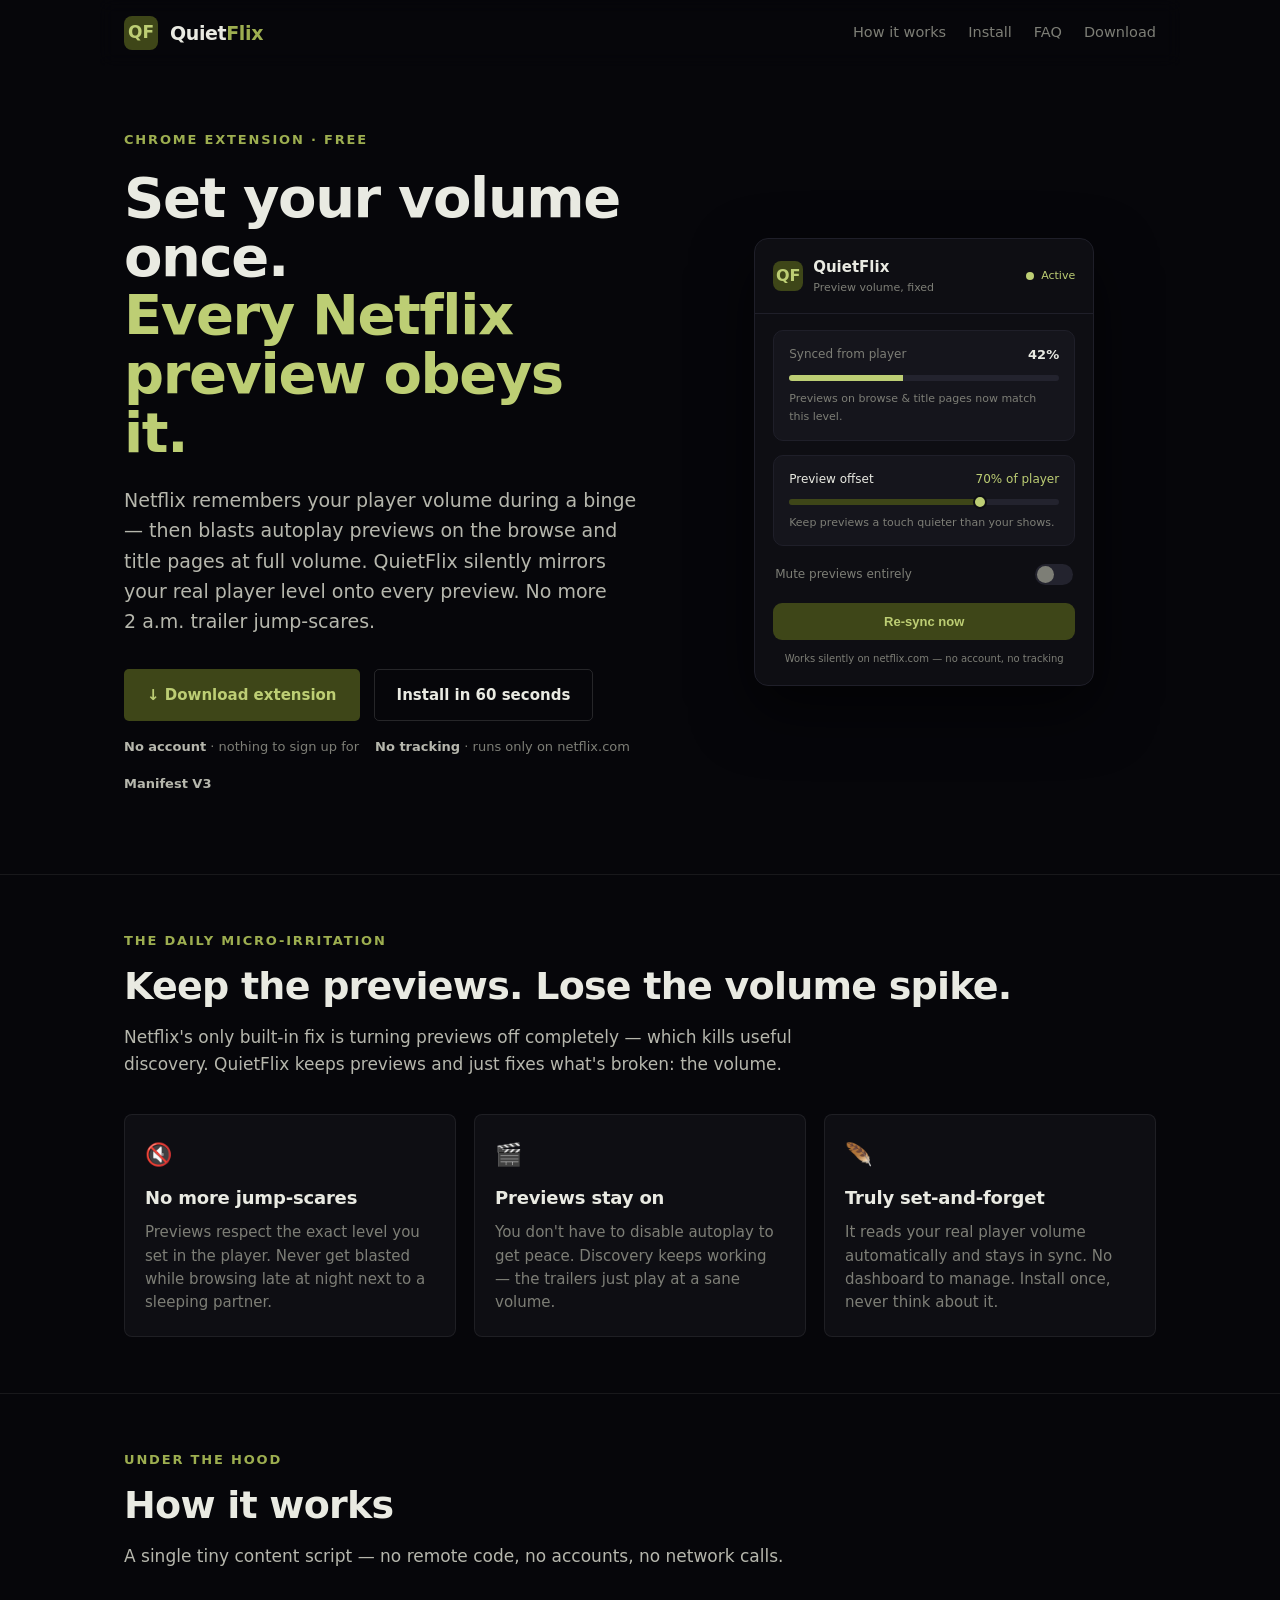
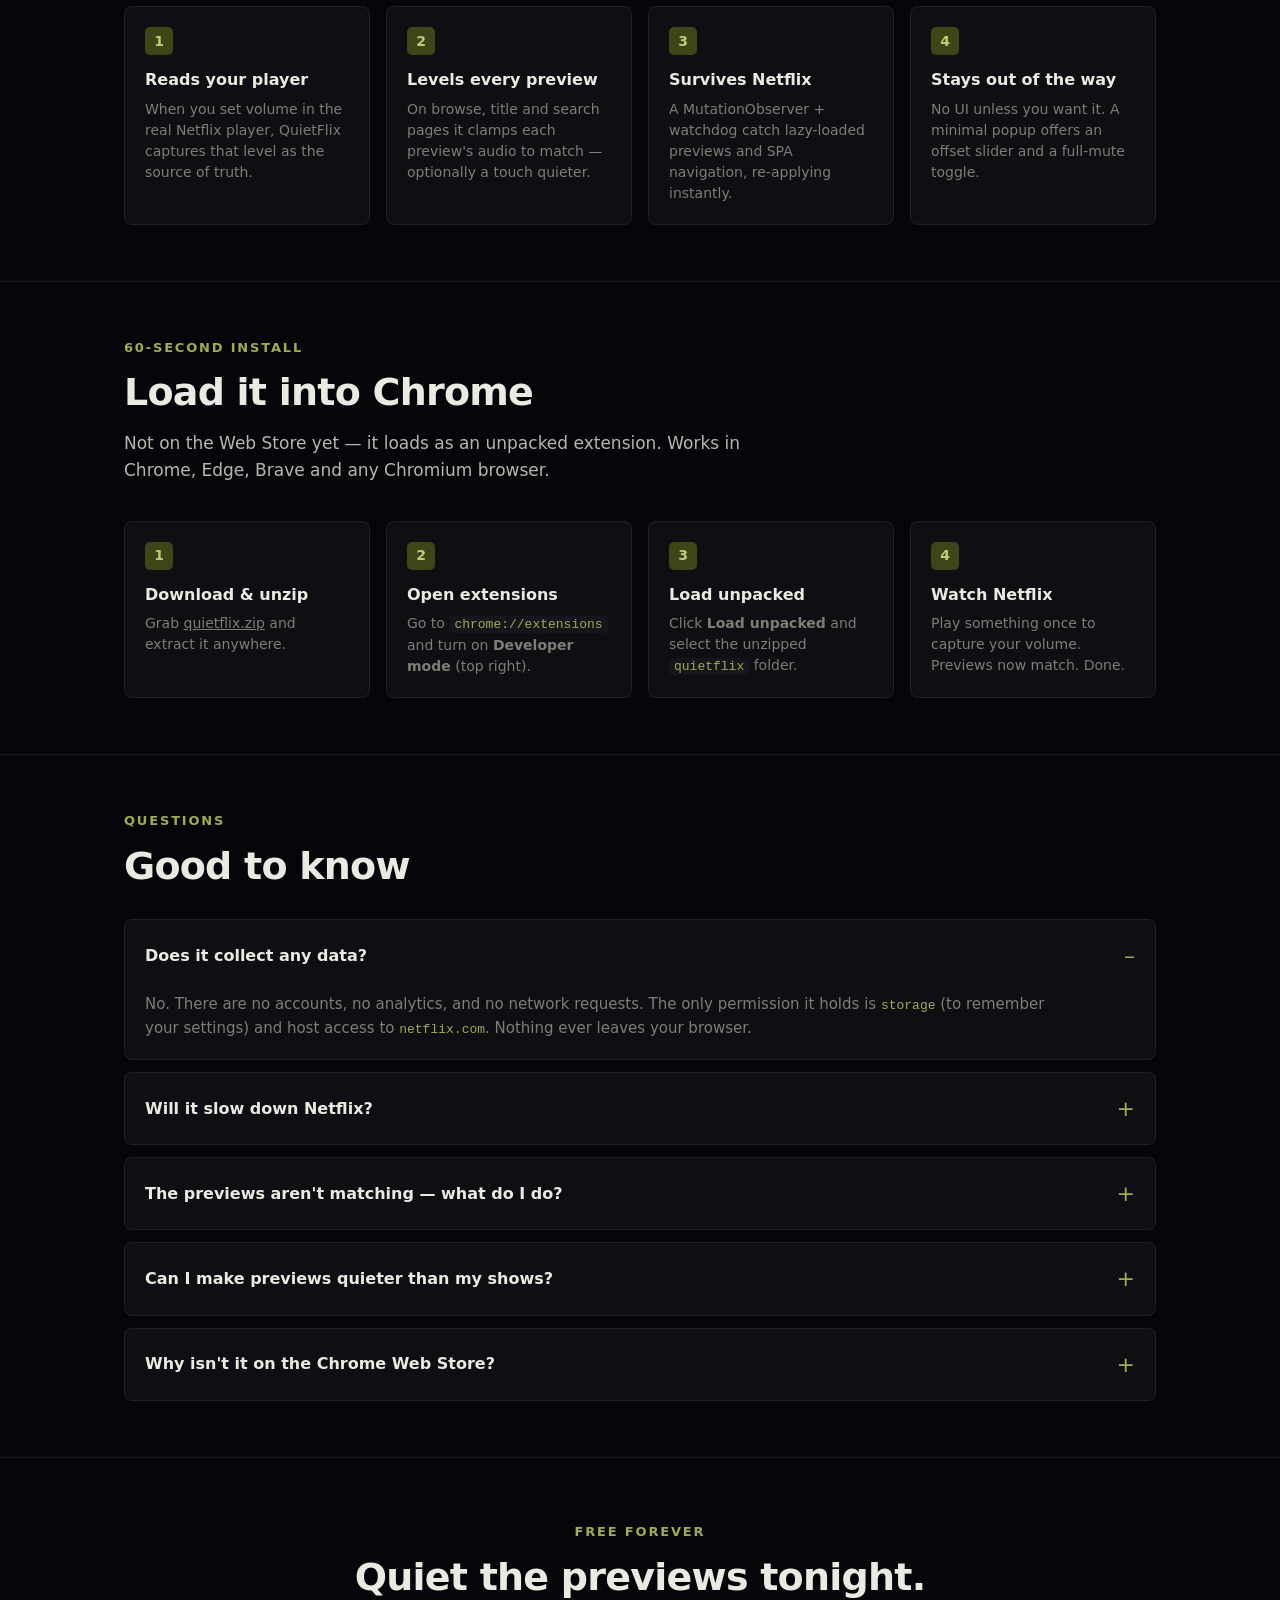
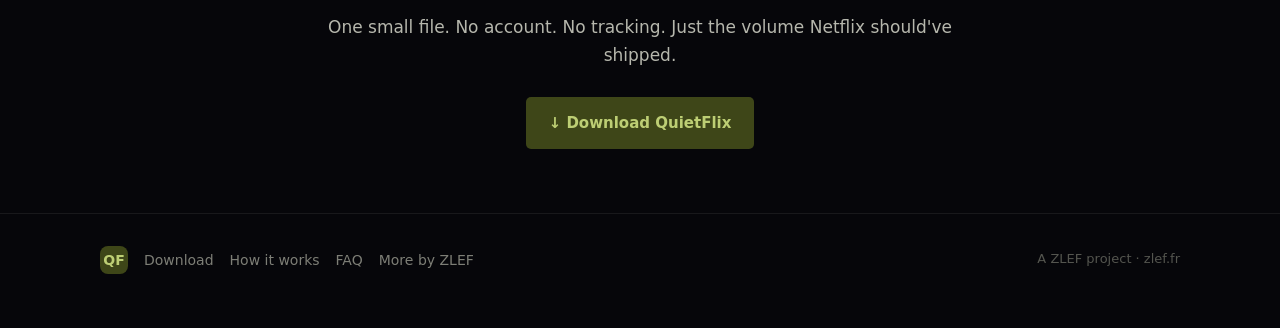
==== public/index.html @ 34c4cc7c "feat: QuietFlix — MV3 extension leveling Netflix preview volume + landing page Content script captur" ====
<!DOCTYPE html>
<html lang="en">
<head>
  <meta charset="utf-8">
  <!--zlef-seo-->
  <meta name="description" content="Netflix saves your player volume during a binge but blasts autoplay previews at full volume. QuietFlix is a tiny Chrome extension that silently mirrors your real player volume onto every preview — no more 2 a.m. trailer jump-scares. Free, no account, no tracking.">
  <meta name="robots" content="index, follow">
  <link rel="canonical" href="https://quietflix.zlef.fr/">
  <meta name="theme-color" content="#06060a">
  <meta name="color-scheme" content="dark">
  <link rel="icon" href="https://assets.zlef.fr/favicon.svg" type="image/svg+xml">
  <link rel="icon" href="https://assets.zlef.fr/favicon.ico" sizes="any">
  <link rel="apple-touch-icon" href="https://assets.zlef.fr/apple-touch-icon.png">
  <link rel="manifest" href="https://assets.zlef.fr/site.webmanifest">
  <meta property="og:type" content="website">
  <meta property="og:site_name" content="ZLEF">
  <meta property="og:title" content="QuietFlix — Tame Netflix preview volume">
  <meta property="og:description" content="A tiny Chrome extension that mirrors your real Netflix player volume onto every autoplay preview. No more full-volume trailers while you browse. Free, no account, no tracking.">
  <meta property="og:url" content="https://quietflix.zlef.fr/">
  <meta property="og:image" content="https://assets.zlef.fr/og-default.png">
  <meta property="og:image:width" content="1200">
  <meta property="og:image:height" content="630">
  <meta property="og:locale" content="en">
  <meta name="twitter:card" content="summary_large_image">
  <meta name="twitter:title" content="QuietFlix — Tame Netflix preview volume">
  <meta name="twitter:description" content="A tiny Chrome extension that mirrors your real Netflix player volume onto every autoplay preview. No more full-volume trailers while you browse.">
  <meta name="twitter:image" content="https://assets.zlef.fr/og-default.png">
  <!--/zlef-seo-->
  <title>QuietFlix — Tame Netflix preview volume</title>
  <link rel="stylesheet" href="https://da.zlef.fr/tokens.css">
  <style>
    * { box-sizing: border-box; margin: 0; padding: 0; }
    html { scroll-behavior: smooth; }
    body {
      background: var(--zl-bg, #06060a);
      color: var(--zl-text, #e9eae2);
      font-family: system-ui, -apple-system, "Segoe UI", Roboto, Helvetica, Arial, sans-serif;
      font-size: 17px; line-height: 1.6; -webkit-font-smoothing: antialiased;
      overflow-x: hidden;
    }
    #zl-particles { position: fixed; inset: 0; z-index: 0; pointer-events: none; }
    .shell { position: relative; z-index: 1; max-width: 1080px; margin: 0 auto; padding: 0 24px; }

    /* header */
    header.bar {
      position: sticky; top: 0; z-index: 5;
      display: flex; align-items: center; gap: 12px;
      padding: 16px 24px; max-width: 1080px; margin: 0 auto;
      backdrop-filter: blur(8px);
    }
    .logo { width: 34px; height: 34px; border-radius: 8px; background: var(--zl-olive-base, #3e4618);
      color: var(--zl-olive-bright, #bdce74); display: flex; align-items: center; justify-content: center;
      font-size: 17px; font-weight: 700; flex-shrink: 0; }
    .wordmark { font-size: 19px; font-weight: 700; letter-spacing: -0.02em; }
    .wordmark span { color: var(--zl-olive-soft, #9dae50); }
    .bar nav { margin-left: auto; display: flex; gap: 22px; align-items: center; }
    .bar nav a { color: var(--zl-text-muted, #7d7e76); text-decoration: none; font-size: 14.5px; }
    .bar nav a:hover { color: var(--zl-olive-soft, #9dae50); }
    @media (max-width: 640px) { .bar nav a.hide-sm { display: none; } }

    /* hero */
    .hero { display: grid; grid-template-columns: 1.05fr .95fr; gap: 56px; align-items: center;
      padding: 64px 0 80px; }
    @media (max-width: 860px) { .hero { grid-template-columns: 1fr; gap: 40px; padding: 40px 0 56px; } }
    .eyebrow { text-transform: uppercase; letter-spacing: 0.14em; font-size: 13px; font-weight: 550;
      color: var(--zl-olive-soft, #9dae50); margin-bottom: 18px; }
    h1 { font-size: clamp(36px, 6vw, 56px); line-height: 1.05; letter-spacing: -0.025em; font-weight: 700; }
    h1 em { font-style: normal; color: var(--zl-olive-bright, #bdce74); }
    .lede { color: var(--zl-text-soft, #b6b7ad); font-size: 19px; margin: 22px 0 32px; max-width: 30em; }
    .cta-row { display: flex; gap: 14px; flex-wrap: wrap; align-items: center; }
    .btn { display: inline-flex; align-items: center; gap: 9px; padding: 13px 22px; border-radius: 5px;
      font-size: 15px; font-weight: 600; text-decoration: none; cursor: pointer; border: 1px solid transparent;
      transition: background .15s ease, border-color .15s ease, color .15s ease; }
    .btn--primary { background: var(--zl-olive-base, #3e4618); color: var(--zl-olive-bright, #bdce74); }
    .btn--primary:hover { background: var(--zl-olive-mid, #59642a); }
    .btn--ghost { border-color: rgba(255,255,255,.13); color: var(--zl-text, #e9eae2); }
    .btn--ghost:hover { border-color: var(--zl-olive-soft, #9dae50); color: var(--zl-olive-soft, #9dae50); }
    .meta { margin-top: 16px; font-size: 13px; color: var(--zl-text-muted, #7d7e76); display: flex; gap: 16px; flex-wrap: wrap; }
    .meta b { color: var(--zl-text-soft, #b6b7ad); font-weight: 600; }

    /* popup mockup */
    .mock-wrap { display: flex; justify-content: center; }
    .mock { width: 340px; max-width: 100%; background: #0e0e13; color: #e9eae2; border: 1px solid #1f1f29;
      border-radius: 14px; overflow: hidden; box-shadow: 0 24px 60px rgba(0,0,0,.6); }
    .mock .m-head { display: flex; align-items: center; gap: 10px; padding: 16px 18px; border-bottom: 1px solid #1f1f29; }
    .m-logo { width: 30px; height: 30px; border-radius: 8px; background: #3e4618; color: #bdce74;
      display: flex; align-items: center; justify-content: center; font-size: 16px; font-weight: 700; }
    .m-title { font-size: 15px; font-weight: 600; }
    .m-sub { font-size: 11px; color: #7d7e76; }
    .m-status { margin-left: auto; display: flex; align-items: center; gap: 7px; font-size: 11px; color: #bdce74; }
    .m-dot { width: 8px; height: 8px; border-radius: 50%; background: #bdce74; display: inline-block; }
    .mock .m-body { padding: 16px 18px; }
    .m-panel { background: #15151c; border: 1px solid #1f1f29; border-radius: 10px; padding: 14px 15px; margin-bottom: 14px; }
    .m-row { display: flex; justify-content: space-between; align-items: center; margin-bottom: 10px; font-size: 12px; color: #7d7e76; }
    .m-row b { color: #e9eae2; font-size: 13px; font-weight: 600; }
    .m-bar { height: 6px; border-radius: 3px; background: #23232e; overflow: hidden; }
    .m-bar > div { height: 100%; background: #bdce74; }
    .m-note { font-size: 11px; color: #7d7e76; margin-top: 9px; }
    .m-track { height: 6px; border-radius: 3px; background: #23232e; position: relative; }
    .m-track > .fill { height: 100%; border-radius: 3px; background: #3e4618; }
    .m-track > .knob { position: absolute; top: -4px; width: 14px; height: 14px; border-radius: 50%; background: #bdce74; border: 2px solid #0e0e13; }
    .m-toggle { display: flex; align-items: center; justify-content: space-between; padding: 4px 2px 2px; font-size: 12px; color: #7d7e76; }
    .m-sw { width: 38px; height: 21px; border-radius: 11px; background: #23232e; position: relative; }
    .m-sw > i { position: absolute; top: 2px; left: 2px; width: 17px; height: 17px; border-radius: 50%; background: #7d7e76; }
    .mock .m-foot { padding: 0 18px 18px; }
    .m-cta { width: 100%; padding: 11px; border: none; border-radius: 9px; background: #3e4618; color: #bdce74; font-size: 13px; font-weight: 600; cursor: pointer; }
    .m-foottext { text-align: center; font-size: 10px; color: #7d7e76; margin-top: 11px; }

    /* sections */
    section.block { padding: 56px 0; border-top: 1px solid rgba(255,255,255,.07); }
    .s-eyebrow { text-transform: uppercase; letter-spacing: 0.14em; font-size: 13px; font-weight: 550;
      color: var(--zl-olive-soft, #9dae50); margin-bottom: 14px; }
    h2 { font-size: clamp(28px, 4vw, 38px); letter-spacing: -0.02em; line-height: 1.1; font-weight: 700; }
    .s-lede { color: var(--zl-text-soft, #b6b7ad); margin-top: 16px; max-width: 40em; }

    .cards { display: grid; grid-template-columns: repeat(3, 1fr); gap: 18px; margin-top: 36px; }
    @media (max-width: 760px) { .cards { grid-template-columns: 1fr; } }
    .card { background: var(--zl-surface-1, #0e0e13); border: 1px solid rgba(255,255,255,.07);
      border-radius: 8px; padding: 22px 20px; }
    .card .ic { font-size: 22px; margin-bottom: 12px; }
    .card h3 { font-size: 18px; font-weight: 600; letter-spacing: -0.01em; margin-bottom: 8px; }
    .card p { font-size: 15px; color: var(--zl-text-muted, #7d7e76); line-height: 1.55; }

    /* steps */
    .steps { display: grid; grid-template-columns: repeat(4, 1fr); gap: 16px; margin-top: 36px; counter-reset: step; }
    @media (max-width: 760px) { .steps { grid-template-columns: 1fr 1fr; } }
    @media (max-width: 460px) { .steps { grid-template-columns: 1fr; } }
    .step { background: var(--zl-surface-1, #0e0e13); border: 1px solid rgba(255,255,255,.07);
      border-radius: 8px; padding: 20px; position: relative; }
    .step .n { width: 28px; height: 28px; border-radius: 5px; background: var(--zl-olive-base, #3e4618);
      color: var(--zl-olive-bright, #bdce74); font-weight: 700; font-size: 14px; display: flex;
      align-items: center; justify-content: center; margin-bottom: 12px; }
    .step h3 { font-size: 16px; font-weight: 600; margin-bottom: 6px; }
    .step p { font-size: 14px; color: var(--zl-text-muted, #7d7e76); line-height: 1.5; }
    .step code { font-family: ui-monospace, "SF Mono", Menlo, Consolas, monospace; font-size: 13px;
      color: var(--zl-olive-soft, #9dae50); background: var(--zl-surface-2, #15151c); padding: 1px 5px; border-radius: 3px; }

    /* faq */
    .faq { margin-top: 32px; display: grid; gap: 12px; }
    details { background: var(--zl-surface-1, #0e0e13); border: 1px solid rgba(255,255,255,.07);
      border-radius: 8px; padding: 0 20px; }
    summary { cursor: pointer; padding: 18px 0; font-weight: 600; font-size: 16px; list-style: none;
      display: flex; justify-content: space-between; align-items: center; }
    summary::-webkit-details-marker { display: none; }
    summary::after { content: "+"; color: var(--zl-olive-soft, #9dae50); font-size: 22px; font-weight: 400; }
    details[open] summary::after { content: "–"; }
    details p { padding: 0 0 18px; color: var(--zl-text-muted, #7d7e76); font-size: 15px; max-width: 60em; }
    details p code { font-family: ui-monospace, Menlo, monospace; font-size: 13px; color: var(--zl-olive-soft, #9dae50); }

    /* download banner */
    .dl { text-align: center; padding: 64px 24px; border-top: 1px solid rgba(255,255,255,.07); }
    .dl h2 { margin-bottom: 16px; }
    .dl .s-lede { margin: 0 auto 28px; }

    footer.zf { border-top: 1px solid rgba(255,255,255,.07); padding: 32px 24px 56px; }
    footer.zf .inner { max-width: 1080px; margin: 0 auto; display: flex; align-items: center; gap: 16px; flex-wrap: wrap; }
    footer.zf a { color: var(--zl-text-muted, #7d7e76); text-decoration: none; font-size: 14px; }
    footer.zf a:hover { color: var(--zl-olive-soft, #9dae50); }
    footer.zf .sp { margin-left: auto; color: var(--zl-text-faint, #54554f); font-size: 13px; }
  </style>
</head>
<body class="zl-scope">
  <canvas id="zl-particles"></canvas>

  <header class="bar">
    <div class="logo">QF</div>
    <div class="wordmark">Quiet<span>Flix</span></div>
    <nav>
      <a href="#how" class="hide-sm">How it works</a>
      <a href="#install" class="hide-sm">Install</a>
      <a href="#faq" class="hide-sm">FAQ</a>
      <a href="/quietflix.zip" download>Download</a>
    </nav>
  </header>

  <div class="shell">
    <!-- HERO -->
    <section class="hero">
      <div>
        <div class="eyebrow">Chrome extension · Free</div>
        <h1>Set your volume once.<br><em>Every Netflix preview obeys it.</em></h1>
        <p class="lede">Netflix remembers your player volume during a binge — then blasts autoplay
          previews on the browse and title pages at full volume. QuietFlix silently mirrors your
          real player level onto every preview. No more 2&nbsp;a.m. trailer jump-scares.</p>
        <div class="cta-row">
          <a class="btn btn--primary" href="/quietflix.zip" download>↓ Download extension</a>
          <a class="btn btn--ghost" href="#install">Install in 60 seconds</a>
        </div>
        <div class="meta">
          <span><b>No account</b> · nothing to sign up for</span>
          <span><b>No tracking</b> · runs only on netflix.com</span>
          <span><b>Manifest V3</b></span>
        </div>
      </div>

      <div class="mock-wrap">
        <div class="mock">
          <div class="m-head">
            <div class="m-logo">QF</div>
            <div>
              <div class="m-title">QuietFlix</div>
              <div class="m-sub">Preview volume, fixed</div>
            </div>
            <div class="m-status"><span class="m-dot"></span>Active</div>
          </div>
          <div class="m-body">
            <div class="m-panel">
              <div class="m-row"><span>Synced from player</span><b>42%</b></div>
              <div class="m-bar"><div style="width:42%"></div></div>
              <div class="m-note">Previews on browse &amp; title pages now match this level.</div>
            </div>
            <div class="m-panel">
              <div class="m-row"><span style="color:#e9eae2">Preview offset</span><span style="color:#bdce74">70% of player</span></div>
              <div class="m-track"><div class="fill" style="width:70%"></div><div class="knob" style="left:68%"></div></div>
              <div class="m-note">Keep previews a touch quieter than your shows.</div>
            </div>
            <div class="m-toggle"><span>Mute previews entirely</span><div class="m-sw"><i></i></div></div>
          </div>
          <div class="m-foot">
            <button class="m-cta">Re-sync now</button>
            <div class="m-foottext">Works silently on netflix.com — no account, no tracking</div>
          </div>
        </div>
      </div>
    </section>
  </div>

  <!-- PROBLEM / VALUE -->
  <section class="block" id="why">
    <div class="shell">
      <div class="s-eyebrow">The daily micro-irritation</div>
      <h2>Keep the previews. Lose the volume spike.</h2>
      <p class="s-lede">Netflix's only built-in fix is turning previews off completely — which kills
        useful discovery. QuietFlix keeps previews and just fixes what's broken: the volume.</p>
      <div class="cards">
        <div class="card">
          <div class="ic">🔇</div>
          <h3>No more jump-scares</h3>
          <p>Previews respect the exact level you set in the player. Never get blasted while browsing
             late at night next to a sleeping partner.</p>
        </div>
        <div class="card">
          <div class="ic">🎬</div>
          <h3>Previews stay on</h3>
          <p>You don't have to disable autoplay to get peace. Discovery keeps working — the trailers
             just play at a sane volume.</p>
        </div>
        <div class="card">
          <div class="ic">🪶</div>
          <h3>Truly set-and-forget</h3>
          <p>It reads your real player volume automatically and stays in sync. No dashboard to manage.
             Install once, never think about it.</p>
        </div>
      </div>
    </div>
  </section>

  <!-- HOW IT WORKS -->
  <section class="block" id="how">
    <div class="shell">
      <div class="s-eyebrow">Under the hood</div>
      <h2>How it works</h2>
      <p class="s-lede">A single tiny content script — no remote code, no accounts, no network calls.</p>
      <div class="steps">
        <div class="step">
          <div class="n">1</div>
          <h3>Reads your player</h3>
          <p>When you set volume in the real Netflix player, QuietFlix captures that level as the source of truth.</p>
        </div>
        <div class="step">
          <div class="n">2</div>
          <h3>Levels every preview</h3>
          <p>On browse, title and search pages it clamps each preview's audio to match — optionally a touch quieter.</p>
        </div>
        <div class="step">
          <div class="n">3</div>
          <h3>Survives Netflix</h3>
          <p>A MutationObserver + watchdog catch lazy-loaded previews and SPA navigation, re-applying instantly.</p>
        </div>
        <div class="step">
          <div class="n">4</div>
          <h3>Stays out of the way</h3>
          <p>No UI unless you want it. A minimal popup offers an offset slider and a full-mute toggle.</p>
        </div>
      </div>
    </div>
  </section>

  <!-- INSTALL -->
  <section class="block" id="install">
    <div class="shell">
      <div class="s-eyebrow">60-second install</div>
      <h2>Load it into Chrome</h2>
      <p class="s-lede">Not on the Web Store yet — it loads as an unpacked extension. Works in Chrome,
        Edge, Brave and any Chromium browser.</p>
      <div class="steps">
        <div class="step">
          <div class="n">1</div>
          <h3>Download &amp; unzip</h3>
          <p>Grab <a href="/quietflix.zip" download style="color:var(--zl-olive-soft)">quietflix.zip</a> and extract it anywhere.</p>
        </div>
        <div class="step">
          <div class="n">2</div>
          <h3>Open extensions</h3>
          <p>Go to <code>chrome://extensions</code> and turn on <b>Developer mode</b> (top right).</p>
        </div>
        <div class="step">
          <div class="n">3</div>
          <h3>Load unpacked</h3>
          <p>Click <b>Load unpacked</b> and select the unzipped <code>quietflix</code> folder.</p>
        </div>
        <div class="step">
          <div class="n">4</div>
          <h3>Watch Netflix</h3>
          <p>Play something once to capture your volume. Previews now match. Done.</p>
        </div>
      </div>
    </div>
  </section>

  <!-- FAQ -->
  <section class="block" id="faq">
    <div class="shell">
      <div class="s-eyebrow">Questions</div>
      <h2>Good to know</h2>
      <div class="faq">
        <details open>
          <summary>Does it collect any data?</summary>
          <p>No. There are no accounts, no analytics, and no network requests. The only permission it
             holds is <code>storage</code> (to remember your settings) and host access to
             <code>netflix.com</code>. Nothing ever leaves your browser.</p>
        </details>
        <details>
          <summary>Will it slow down Netflix?</summary>
          <p>No. It's a single small content script that only touches <code>&lt;video&gt;</code> elements
             on Netflix. There's no measurable performance footprint.</p>
        </details>
        <details>
          <summary>The previews aren't matching — what do I do?</summary>
          <p>Press play in the real player once so QuietFlix can capture your actual volume, then open the
             popup and hit <b>Re-sync now</b>. If Netflix changed something under the hood, the watchdog
             usually recovers on its own within a second.</p>
        </details>
        <details>
          <summary>Can I make previews quieter than my shows?</summary>
          <p>Yes. Use the <b>preview offset</b> slider in the popup — e.g. set previews to 70% of your
             player volume. Or flip <b>Mute previews entirely</b> for total silence while keeping the visuals.</p>
        </details>
        <details>
          <summary>Why isn't it on the Chrome Web Store?</summary>
          <p>It's a single-purpose free utility shipped unpacked for now. Loading unpacked takes about a
             minute (see <a href="#install" style="color:var(--zl-olive-soft)">Install</a>) and keeps it
             fully transparent — you can read every line of the source in the zip.</p>
        </details>
      </div>
    </div>
  </section>

  <!-- DOWNLOAD -->
  <section class="dl" id="get">
    <div class="s-eyebrow" style="margin-bottom:14px">Free forever</div>
    <h2>Quiet the previews tonight.</h2>
    <p class="s-lede">One small file. No account. No tracking. Just the volume Netflix should've shipped.</p>
    <a class="btn btn--primary" href="/quietflix.zip" download>↓ Download QuietFlix</a>
  </section>

  <footer class="zf">
    <div class="inner">
      <div class="logo" style="width:28px;height:28px;font-size:14px">QF</div>
      <a href="/quietflix.zip" download>Download</a>
      <a href="#how">How it works</a>
      <a href="#faq">FAQ</a>
      <a href="https://projects.zlef.fr">More by ZLEF</a>
      <span class="sp">A ZLEF project · zlef.fr</span>
    </div>
  </footer>

  <script src="https://assets.zlef.fr/particles.js" defer></script>
  <script defer src="https://assets.zlef.fr/track.js"></script>
</body>
</html>
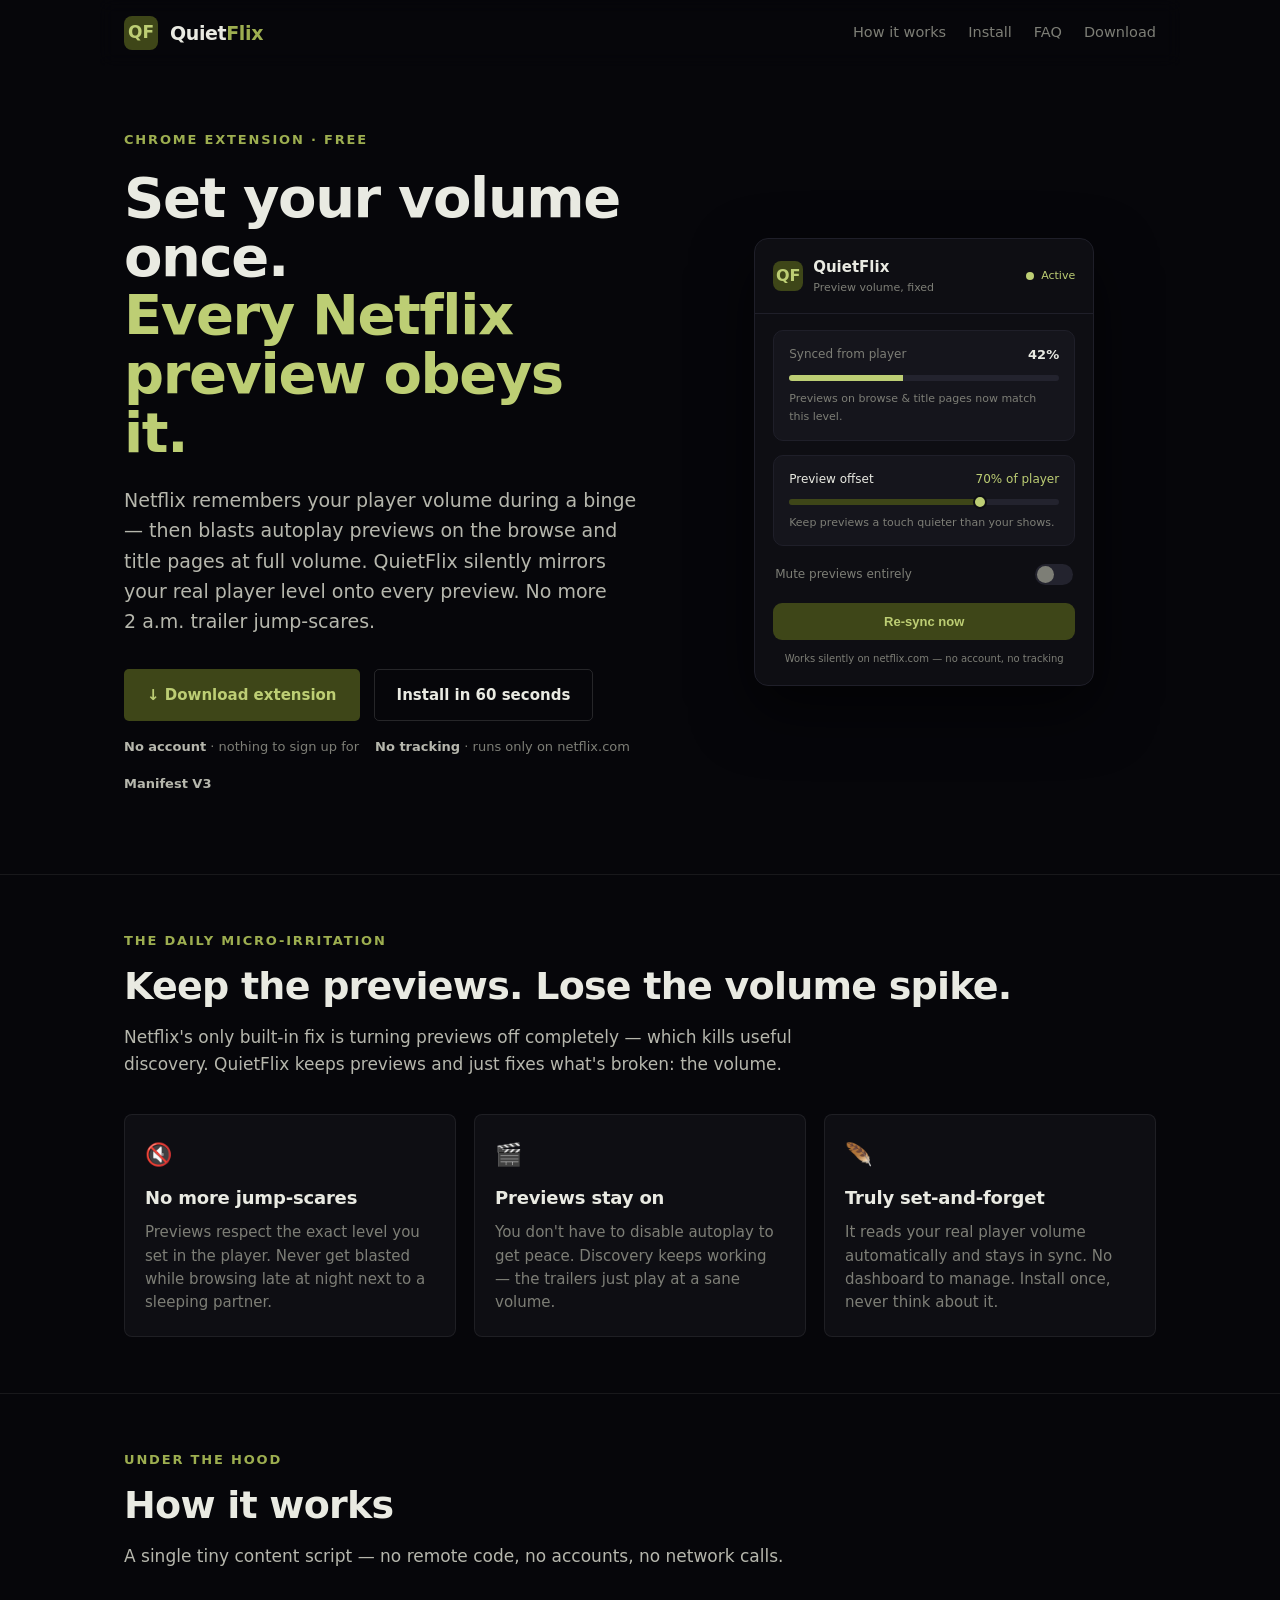
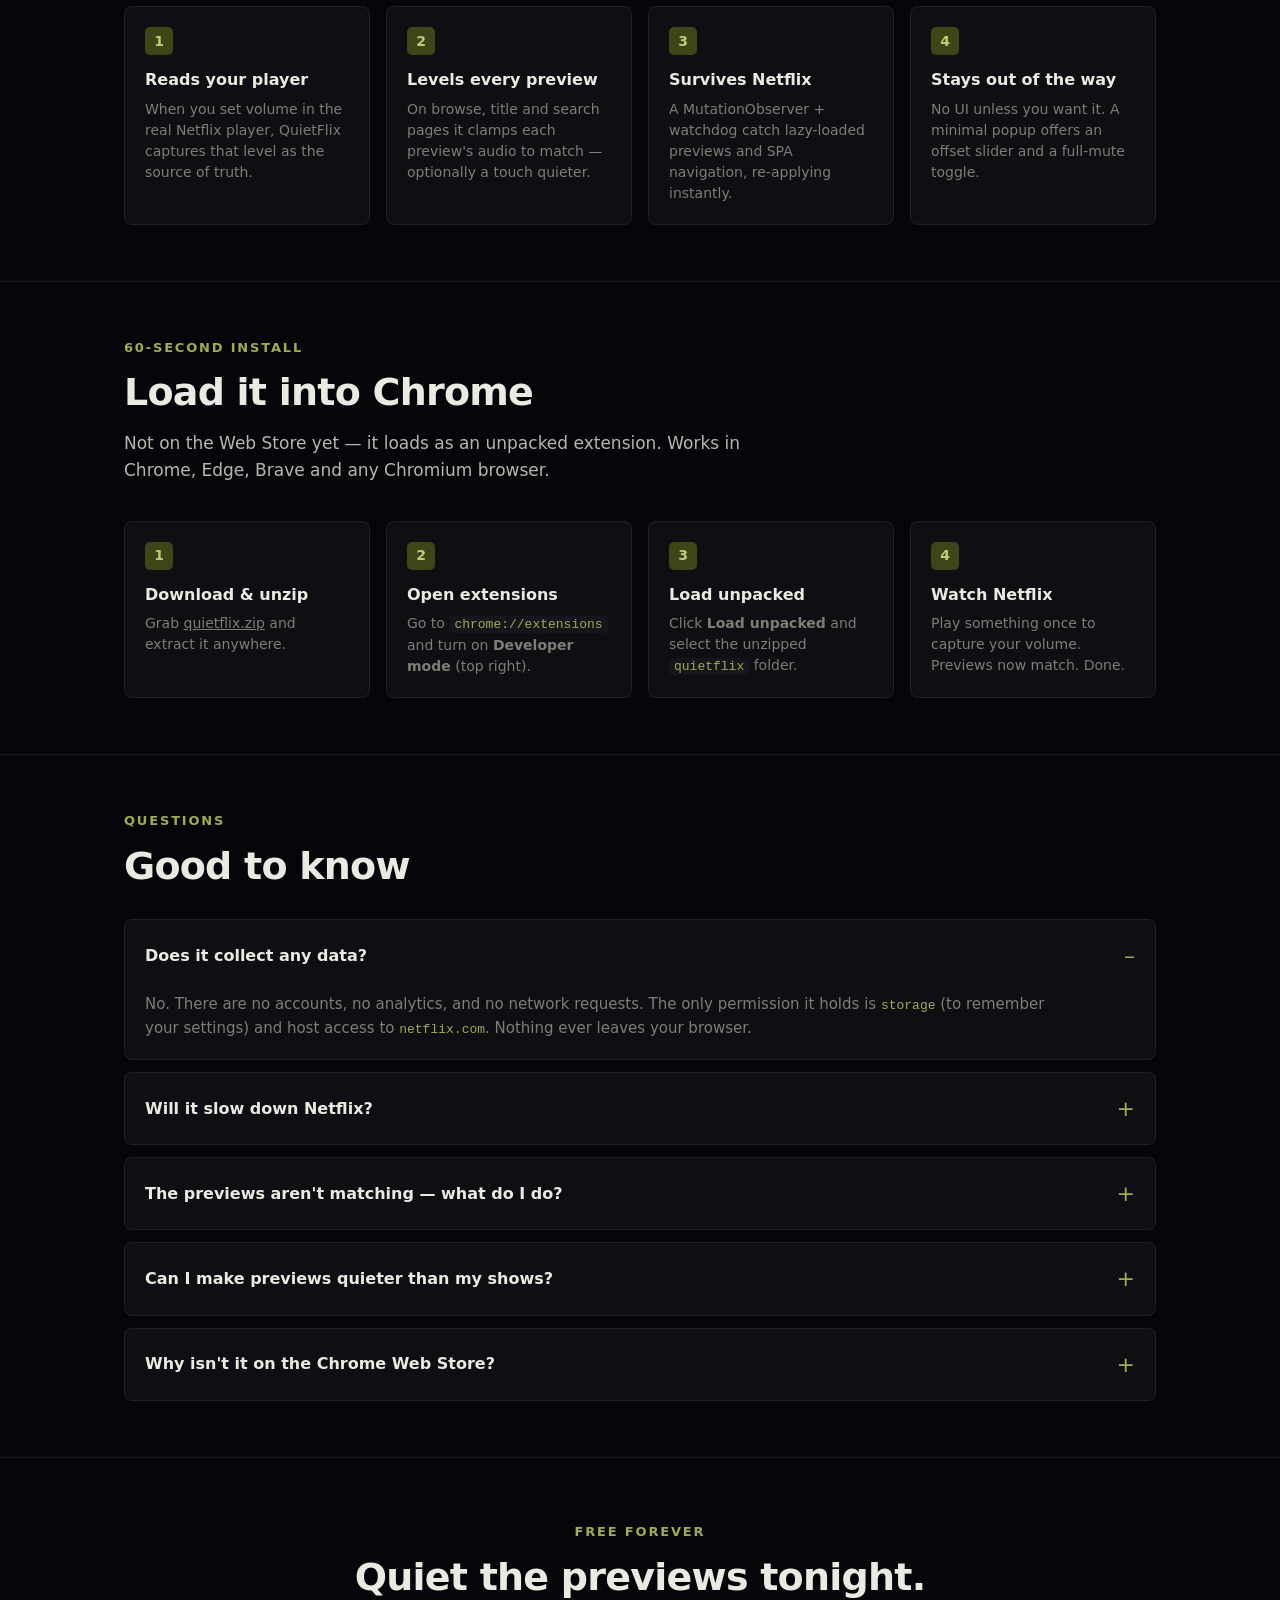
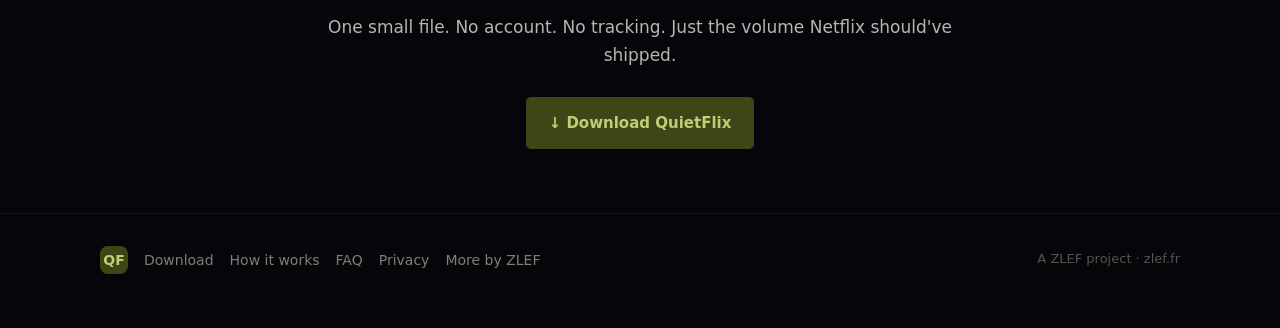
==== commit c955b097: "feat: Chrome Web Store submission kit + privacy policy Upload-ready package (store/quietflix-1.0.0.z" ====
--- a/public/index.html
+++ b/public/index.html
@@ -370,6 +370,7 @@
       <a href="/quietflix.zip" download>Download</a>
       <a href="#how">How it works</a>
       <a href="#faq">FAQ</a>
+      <a href="/privacy">Privacy</a>
       <a href="https://projects.zlef.fr">More by ZLEF</a>
       <span class="sp">A ZLEF project · zlef.fr</span>
     </div>
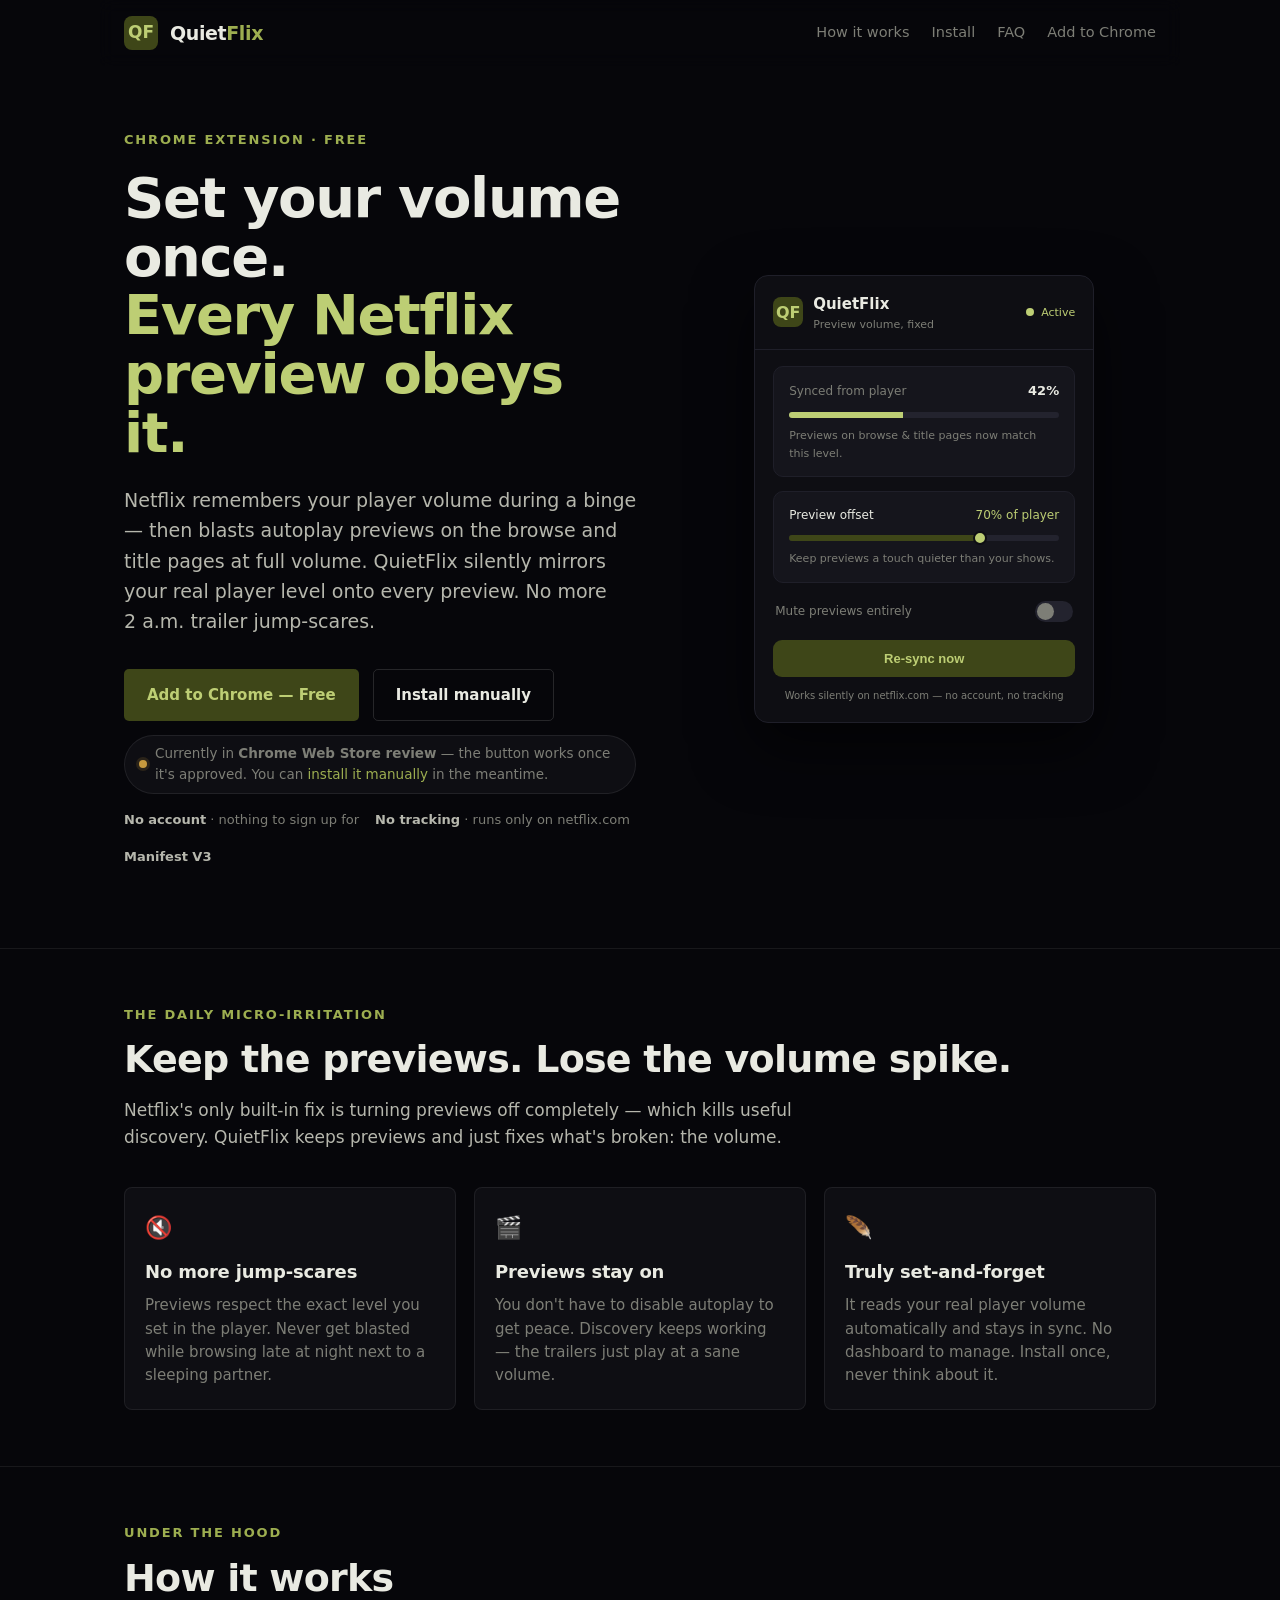
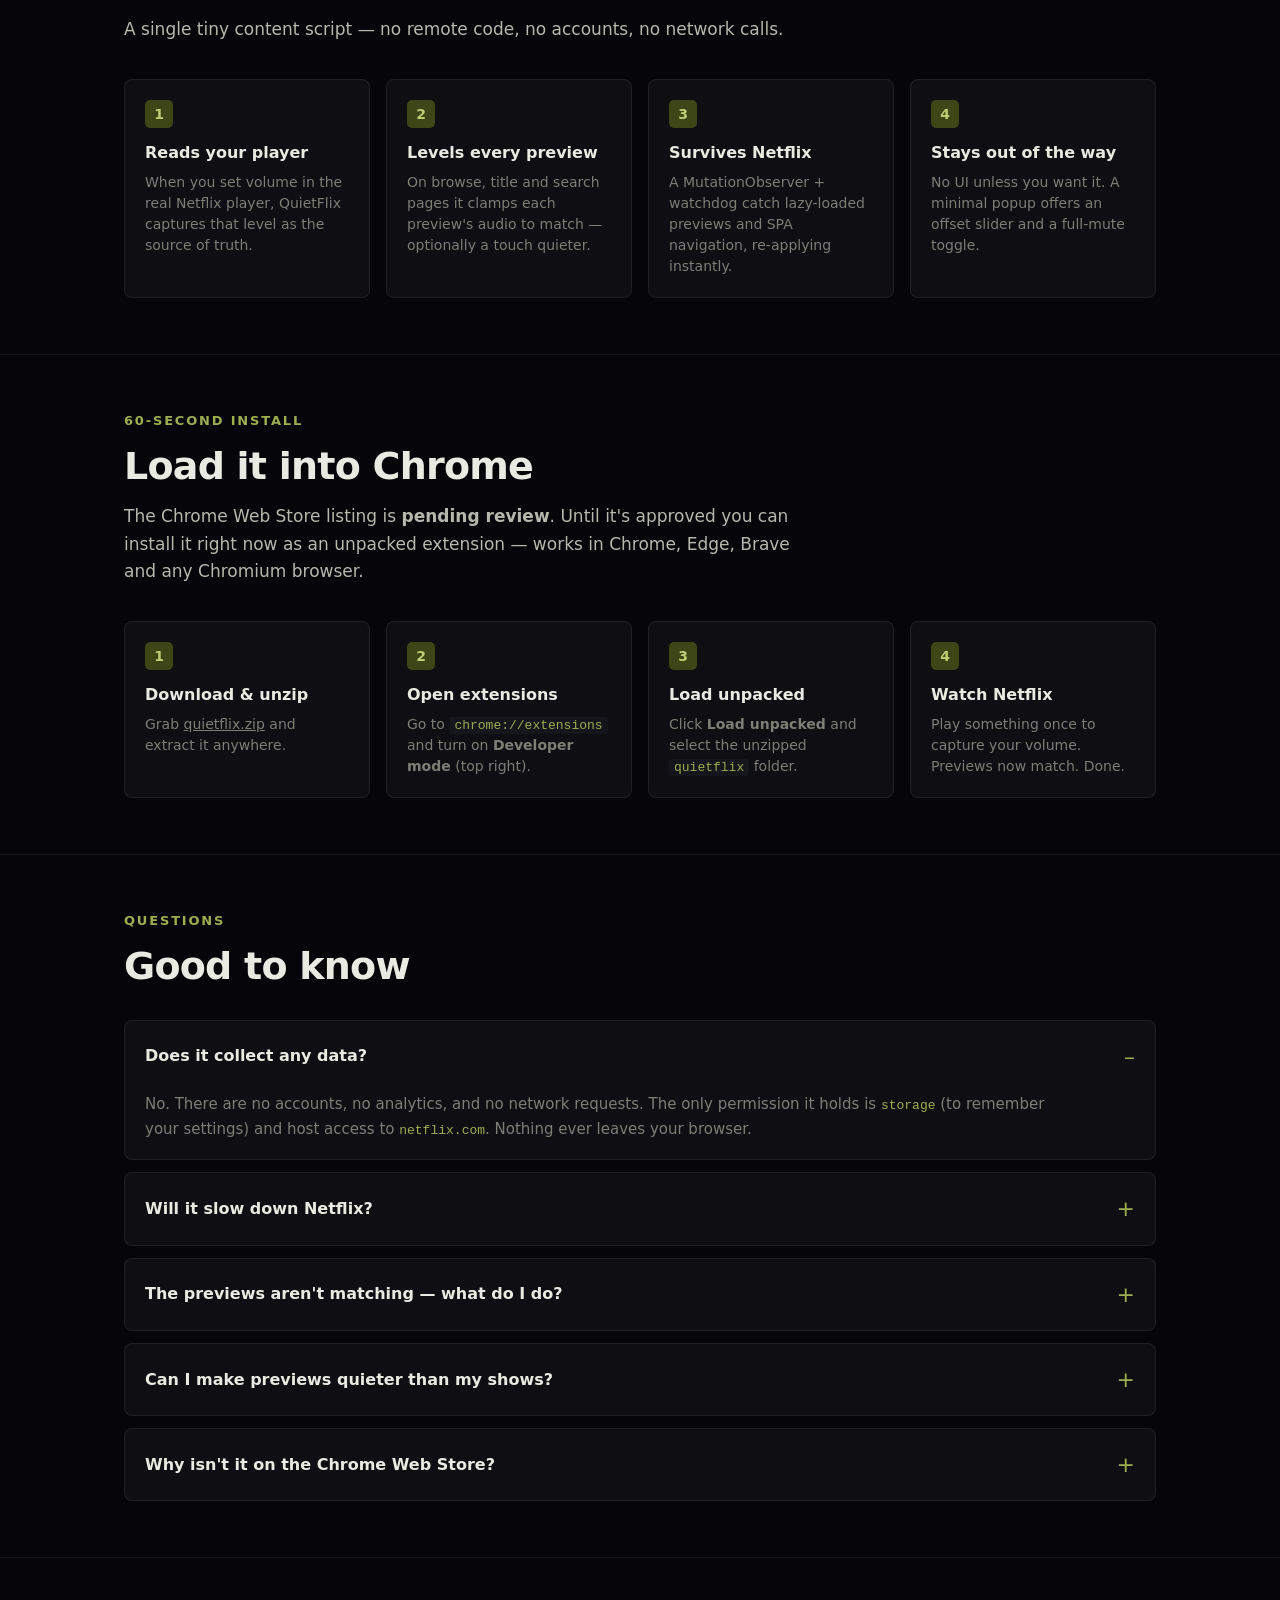
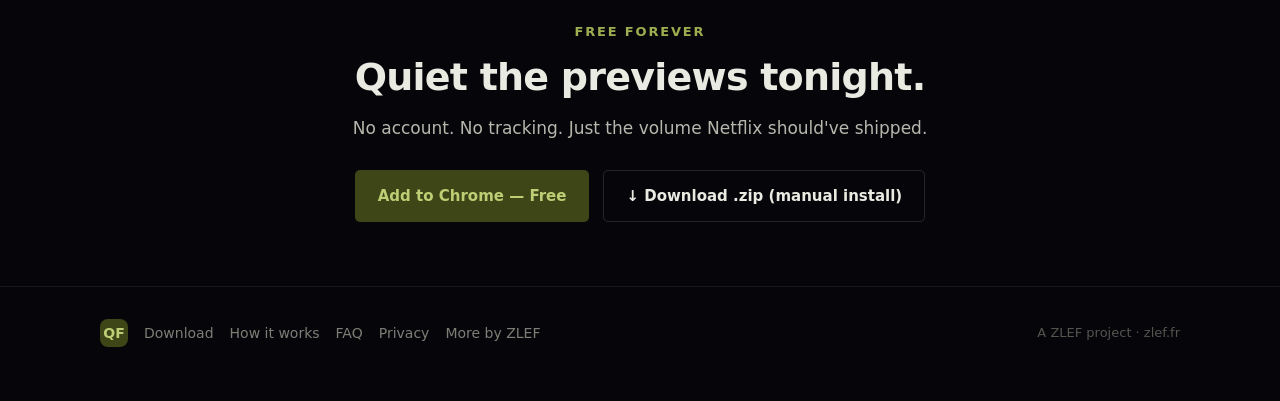
==== commit 01071557: "feat(quietflix): landing page reflects Chrome Web Store submission Extension submitted for review (i" ====
--- a/public/index.html
+++ b/public/index.html
@@ -77,6 +77,13 @@
     .btn--ghost:hover { border-color: var(--zl-olive-soft, #9dae50); color: var(--zl-olive-soft, #9dae50); }
     .meta { margin-top: 16px; font-size: 13px; color: var(--zl-text-muted, #7d7e76); display: flex; gap: 16px; flex-wrap: wrap; }
     .meta b { color: var(--zl-text-soft, #b6b7ad); font-weight: 600; }
+    .review-note { margin-top: 14px; font-size: 13.5px; color: var(--zl-text-muted, #7d7e76);
+      display: inline-flex; align-items: center; gap: 8px; background: var(--zl-surface-1, #0e0e13);
+      border: 1px solid rgba(255,255,255,.08); border-radius: 999px; padding: 7px 14px; }
+    .review-note .pip { width: 8px; height: 8px; border-radius: 50%; background: var(--zl-warning, #c79a3e);
+      box-shadow: 0 0 0 3px rgba(199,154,62,.15); flex-shrink: 0; }
+    .review-note a { color: var(--zl-olive-soft, #9dae50); text-decoration: none; }
+    .review-note a:hover { text-decoration: underline; }
 
     /* popup mockup */
     .mock-wrap { display: flex; justify-content: center; }
@@ -169,7 +176,7 @@
       <a href="#how" class="hide-sm">How it works</a>
       <a href="#install" class="hide-sm">Install</a>
       <a href="#faq" class="hide-sm">FAQ</a>
-      <a href="/quietflix.zip" download>Download</a>
+      <a href="https://chromewebstore.google.com/detail/mbgdbocfhifgaahepbijkcedkleahpok" target="_blank" rel="noopener">Add to Chrome</a>
     </nav>
   </header>
 
@@ -183,8 +190,12 @@
           previews on the browse and title pages at full volume. QuietFlix silently mirrors your
           real player level onto every preview. No more 2&nbsp;a.m. trailer jump-scares.</p>
         <div class="cta-row">
-          <a class="btn btn--primary" href="/quietflix.zip" download>↓ Download extension</a>
-          <a class="btn btn--ghost" href="#install">Install in 60 seconds</a>
+          <a class="btn btn--primary" href="https://chromewebstore.google.com/detail/mbgdbocfhifgaahepbijkcedkleahpok" target="_blank" rel="noopener">Add to Chrome — Free</a>
+          <a class="btn btn--ghost" href="#install">Install manually</a>
+        </div>
+        <div class="review-note">
+          <span class="pip"></span>
+          <span>Currently in <b>Chrome Web Store review</b> — the button works once it's approved. You can <a href="#install">install it manually</a> in the meantime.</span>
         </div>
         <div class="meta">
           <span><b>No account</b> · nothing to sign up for</span>
@@ -291,8 +302,8 @@
     <div class="shell">
       <div class="s-eyebrow">60-second install</div>
       <h2>Load it into Chrome</h2>
-      <p class="s-lede">Not on the Web Store yet — it loads as an unpacked extension. Works in Chrome,
-        Edge, Brave and any Chromium browser.</p>
+      <p class="s-lede">The Chrome Web Store listing is <b>pending review</b>. Until it's approved you can
+        install it right now as an unpacked extension — works in Chrome, Edge, Brave and any Chromium browser.</p>
       <div class="steps">
         <div class="step">
           <div class="n">1</div>
@@ -360,8 +371,11 @@
   <section class="dl" id="get">
     <div class="s-eyebrow" style="margin-bottom:14px">Free forever</div>
     <h2>Quiet the previews tonight.</h2>
-    <p class="s-lede">One small file. No account. No tracking. Just the volume Netflix should've shipped.</p>
-    <a class="btn btn--primary" href="/quietflix.zip" download>↓ Download QuietFlix</a>
+    <p class="s-lede">No account. No tracking. Just the volume Netflix should've shipped.</p>
+    <div class="cta-row" style="justify-content:center">
+      <a class="btn btn--primary" href="https://chromewebstore.google.com/detail/mbgdbocfhifgaahepbijkcedkleahpok" target="_blank" rel="noopener">Add to Chrome — Free</a>
+      <a class="btn btn--ghost" href="/quietflix.zip" download>↓ Download .zip (manual install)</a>
+    </div>
   </section>
 
   <footer class="zf">
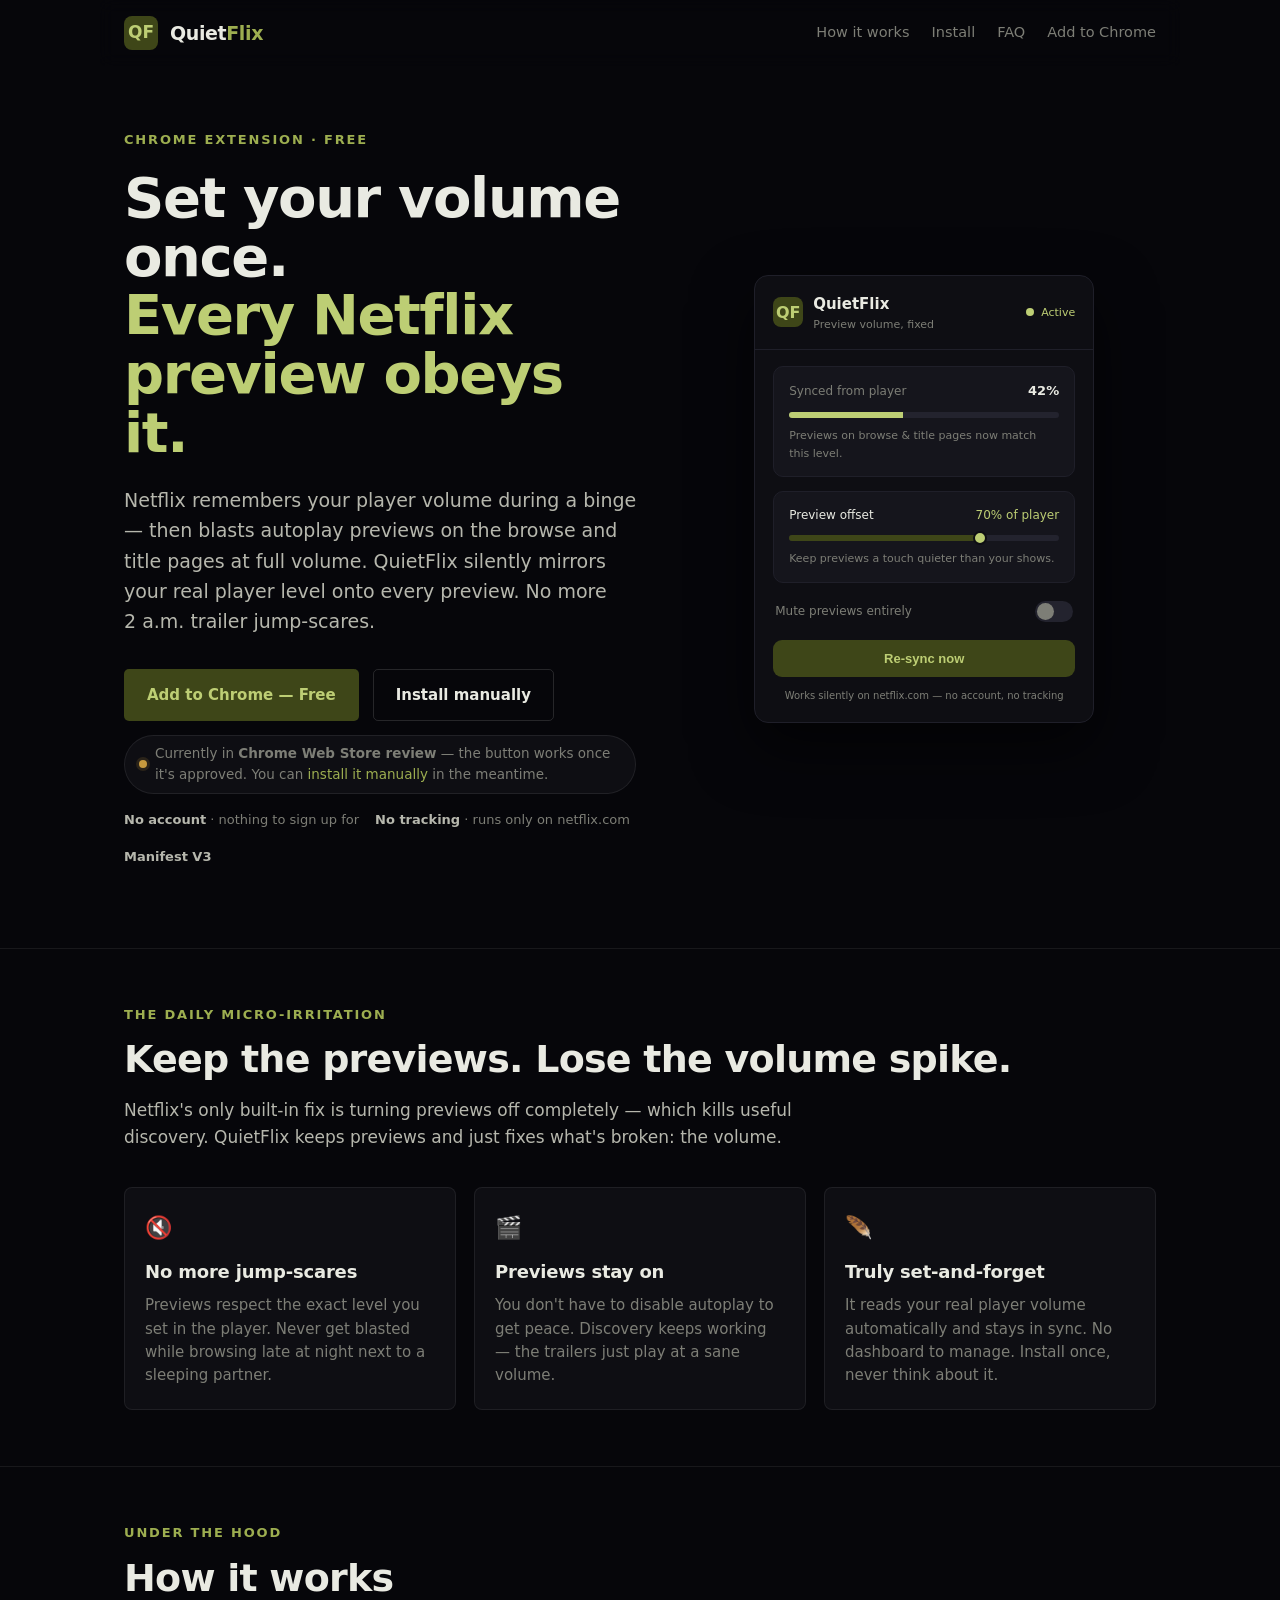
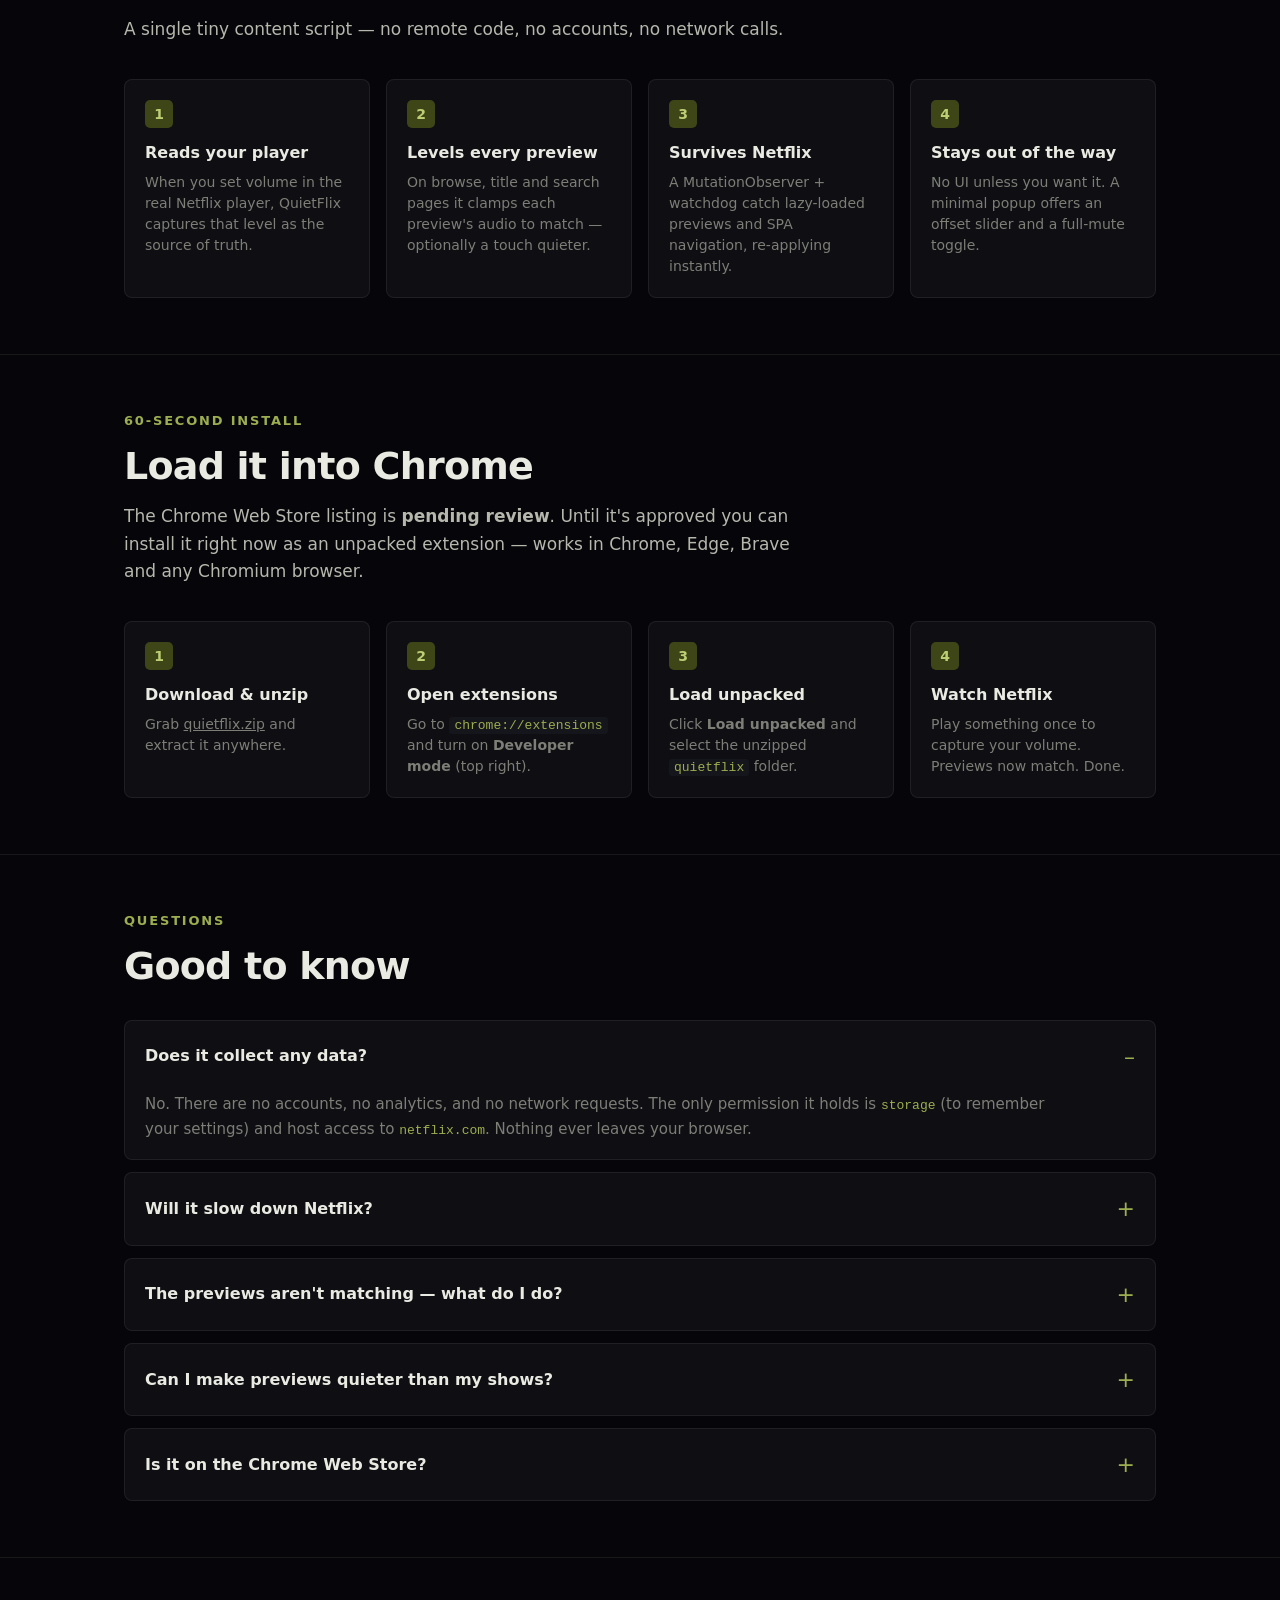
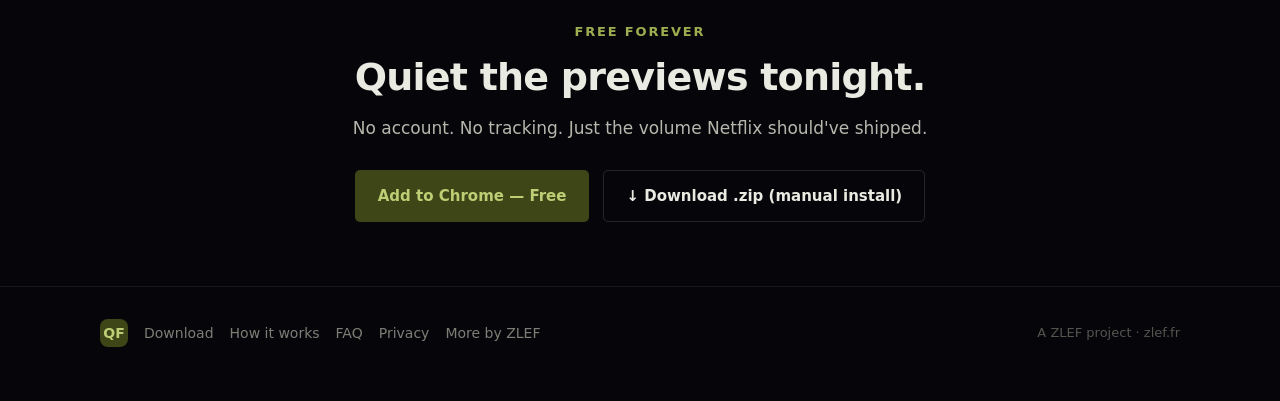
==== commit fe206552: "docs(quietflix): update Web Store FAQ entry to reflect pending review Co-Authored-By: Claude Opus 4." ====
--- a/public/index.html
+++ b/public/index.html
@@ -358,10 +358,11 @@
              player volume. Or flip <b>Mute previews entirely</b> for total silence while keeping the visuals.</p>
         </details>
         <details>
-          <summary>Why isn't it on the Chrome Web Store?</summary>
-          <p>It's a single-purpose free utility shipped unpacked for now. Loading unpacked takes about a
-             minute (see <a href="#install" style="color:var(--zl-olive-soft)">Install</a>) and keeps it
-             fully transparent — you can read every line of the source in the zip.</p>
+          <summary>Is it on the Chrome Web Store?</summary>
+          <p>It's been submitted and is currently <b>pending Google's review</b>. Once approved, the
+             <a href="https://chromewebstore.google.com/detail/mbgdbocfhifgaahepbijkcedkleahpok" target="_blank" rel="noopener" style="color:var(--zl-olive-soft)">Add to Chrome</a>
+             button installs it in one click. In the meantime you can <a href="#install" style="color:var(--zl-olive-soft)">load it manually</a>
+             in about a minute — which also keeps it fully transparent, since you can read every line of the source in the zip.</p>
         </details>
       </div>
     </div>
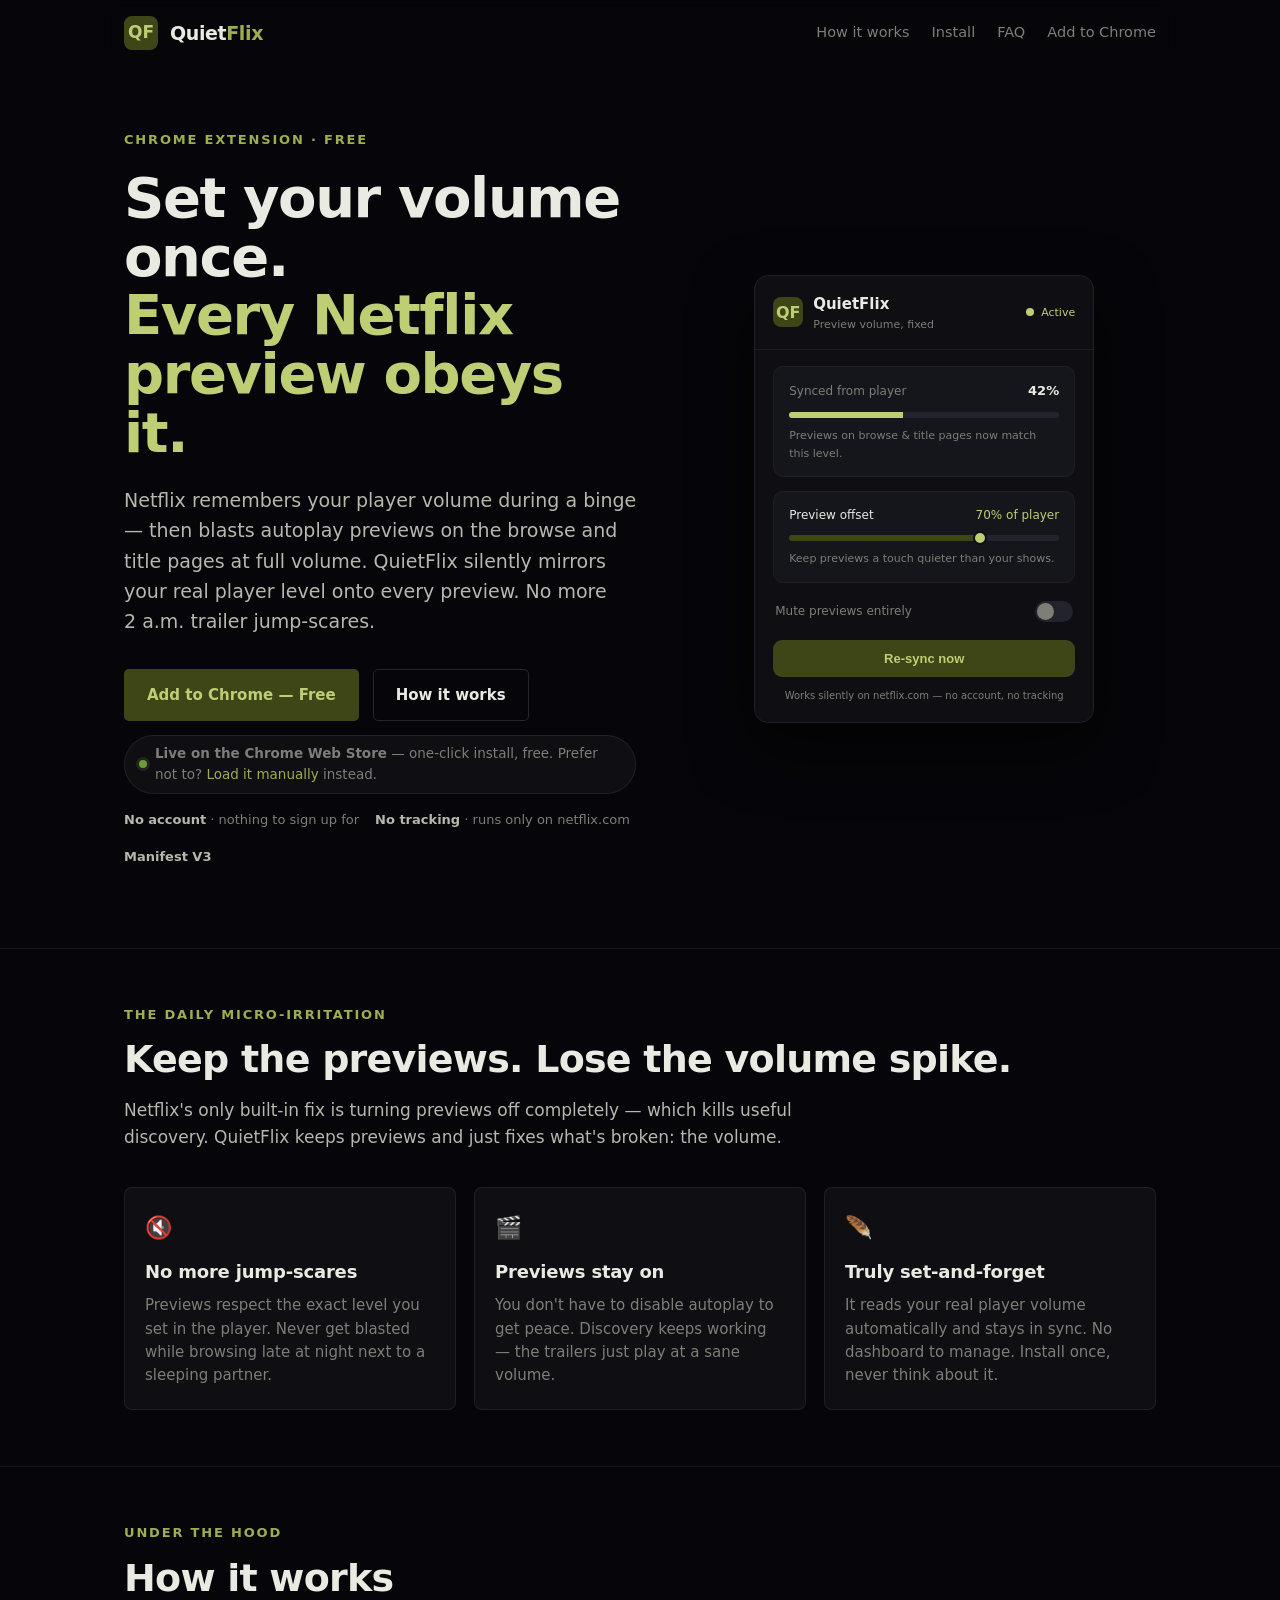
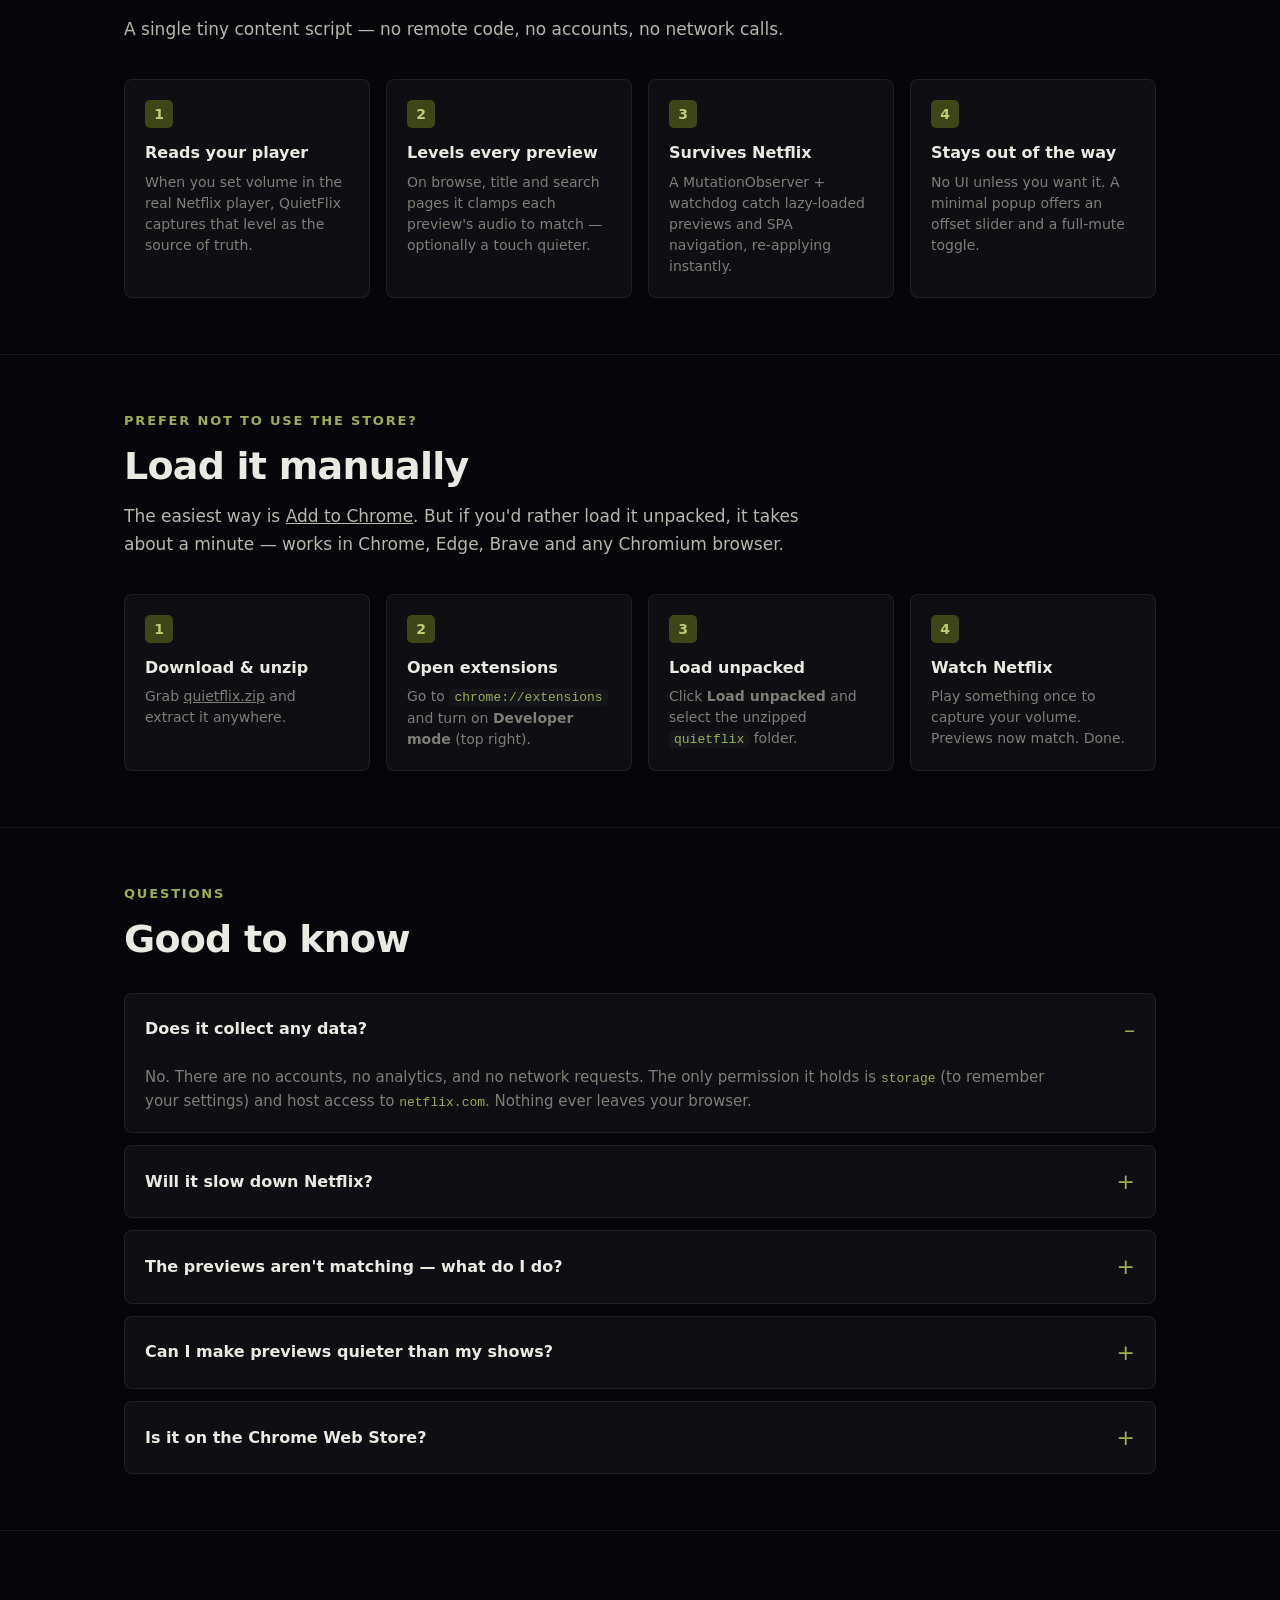
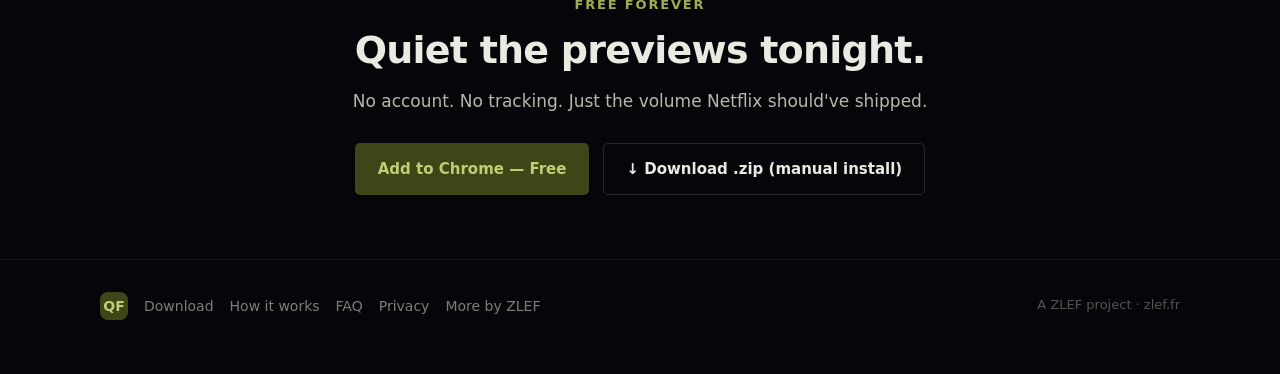
==== commit fe777160: "feat(quietflix): extension is live on the Chrome Web Store Listing approved (id mbgdbocfhifgaahepbij" ====
--- a/public/index.html
+++ b/public/index.html
@@ -80,8 +80,8 @@
     .review-note { margin-top: 14px; font-size: 13.5px; color: var(--zl-text-muted, #7d7e76);
       display: inline-flex; align-items: center; gap: 8px; background: var(--zl-surface-1, #0e0e13);
       border: 1px solid rgba(255,255,255,.08); border-radius: 999px; padding: 7px 14px; }
-    .review-note .pip { width: 8px; height: 8px; border-radius: 50%; background: var(--zl-warning, #c79a3e);
-      box-shadow: 0 0 0 3px rgba(199,154,62,.15); flex-shrink: 0; }
+    .review-note .pip { width: 8px; height: 8px; border-radius: 50%; background: var(--zl-success, #6f9a3a);
+      box-shadow: 0 0 0 3px rgba(111,154,58,.18); flex-shrink: 0; }
     .review-note a { color: var(--zl-olive-soft, #9dae50); text-decoration: none; }
     .review-note a:hover { text-decoration: underline; }
 
@@ -191,11 +191,11 @@
           real player level onto every preview. No more 2&nbsp;a.m. trailer jump-scares.</p>
         <div class="cta-row">
           <a class="btn btn--primary" href="https://chromewebstore.google.com/detail/mbgdbocfhifgaahepbijkcedkleahpok" target="_blank" rel="noopener">Add to Chrome — Free</a>
-          <a class="btn btn--ghost" href="#install">Install manually</a>
+          <a class="btn btn--ghost" href="#how">How it works</a>
         </div>
         <div class="review-note">
           <span class="pip"></span>
-          <span>Currently in <b>Chrome Web Store review</b> — the button works once it's approved. You can <a href="#install">install it manually</a> in the meantime.</span>
+          <span><b>Live on the Chrome Web Store</b> — one-click install, free. Prefer not to? <a href="#install">Load it manually</a> instead.</span>
         </div>
         <div class="meta">
           <span><b>No account</b> · nothing to sign up for</span>
@@ -300,10 +300,10 @@
   <!-- INSTALL -->
   <section class="block" id="install">
     <div class="shell">
-      <div class="s-eyebrow">60-second install</div>
-      <h2>Load it into Chrome</h2>
-      <p class="s-lede">The Chrome Web Store listing is <b>pending review</b>. Until it's approved you can
-        install it right now as an unpacked extension — works in Chrome, Edge, Brave and any Chromium browser.</p>
+      <div class="s-eyebrow">Prefer not to use the store?</div>
+      <h2>Load it manually</h2>
+      <p class="s-lede">The easiest way is <a href="https://chromewebstore.google.com/detail/mbgdbocfhifgaahepbijkcedkleahpok" target="_blank" rel="noopener" style="color:var(--zl-olive-soft)">Add to Chrome</a>.
+        But if you'd rather load it unpacked, it takes about a minute — works in Chrome, Edge, Brave and any Chromium browser.</p>
       <div class="steps">
         <div class="step">
           <div class="n">1</div>
@@ -359,10 +359,10 @@
         </details>
         <details>
           <summary>Is it on the Chrome Web Store?</summary>
-          <p>It's been submitted and is currently <b>pending Google's review</b>. Once approved, the
+          <p>Yes — it's <b>live</b>. Just hit
              <a href="https://chromewebstore.google.com/detail/mbgdbocfhifgaahepbijkcedkleahpok" target="_blank" rel="noopener" style="color:var(--zl-olive-soft)">Add to Chrome</a>
-             button installs it in one click. In the meantime you can <a href="#install" style="color:var(--zl-olive-soft)">load it manually</a>
-             in about a minute — which also keeps it fully transparent, since you can read every line of the source in the zip.</p>
+             for a one-click install. If you'd rather, you can also <a href="#install" style="color:var(--zl-olive-soft)">load it manually</a>
+             from the zip — handy if you want to read every line of the source first.</p>
         </details>
       </div>
     </div>
